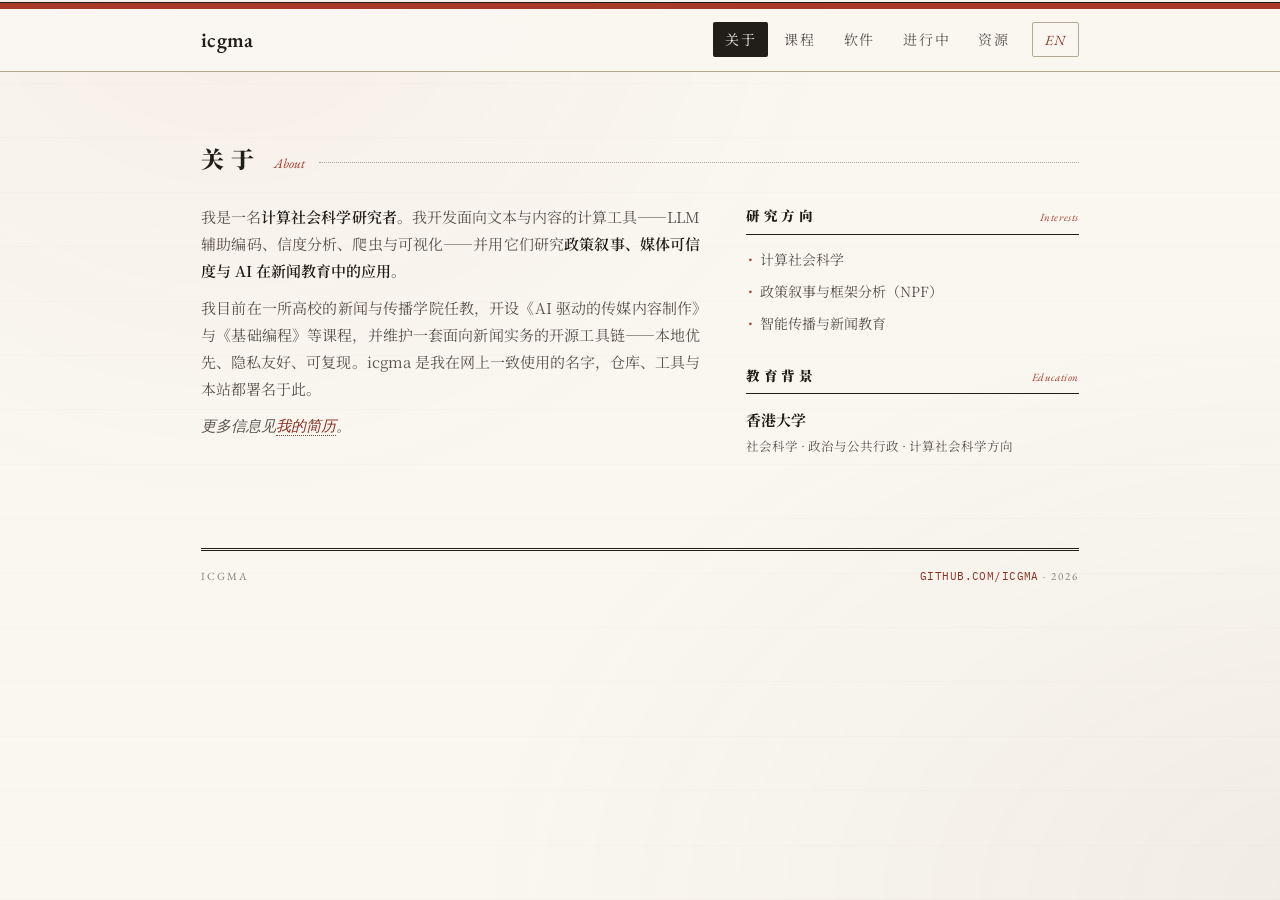
==== index.html @ 67f644a5 "教育背景细化为：社会科学 · 政治与公共行政 · 计算社会科学方向" ====
<!DOCTYPE html>
<html lang="zh-CN" data-title-zh="关于 · icgma" data-title-en="About · icgma">
<head>
<meta charset="UTF-8">
<meta name="viewport" content="width=device-width, initial-scale=1.0">
<meta name="description" content="icgma · 计算社会科学研究者 Computational Social Scientist — 关于、课程、软件与资源 · 香港大学">
<title>关于 · icgma</title>
<link rel="icon" href="data:image/svg+xml,%3Csvg xmlns='http://www.w3.org/2000/svg' viewBox='0 0 64 64'%3E%3Crect x='6' y='6' width='52' height='52' rx='6' fill='%23a83a2a'/%3E%3Ctext x='32' y='42' font-family='Georgia,serif' font-size='26' fill='%23faf7f1' text-anchor='middle' font-weight='bold'%3Eic%3C/text%3E%3C/svg%3E">
<link rel="preconnect" href="https://fonts.googleapis.com">
<link rel="preconnect" href="https://fonts.gstatic.com" crossorigin>
<link href="https://fonts.googleapis.com/css2?family=Noto+Serif+SC:wght@400;600;700;900&family=EB+Garamond:ital,wght@0,400;0,500;0,600;1,400;1,500;1,600&family=IBM+Plex+Mono:wght@400;500&display=swap" rel="stylesheet">
<link rel="stylesheet" href="assets/style.css">
</head>
<body class="zh">

<div class="topbar"></div>

<nav class="sitenav">
  <div class="inner">
    <a class="brand" href="index.html">icgma</a>
    <div class="links">
      <a href="index.html" class="active" data-page="index.html"><span class="lzh">关于</span><span class="len">About</span></a>
      <a href="courses.html" data-page="courses.html"><span class="lzh">课程</span><span class="len">Courses</span></a>
      <a href="software.html" data-page="software.html"><span class="lzh">软件</span><span class="len">Software</span></a>
      <a href="working.html" data-page="working.html"><span class="lzh">进行中</span><span class="len">Working</span></a>
      <a href="resources.html" data-page="resources.html"><span class="lzh">资源</span><span class="len">Resources</span></a>
      <button id="langBtn" type="button" title="Switch language">EN</button>
    </div>
  </div>
</nav>

<div class="wrap" id="top">

  <section class="block">
    <div class="sect-head reveal">
      <span class="zh"><span class="lzh">关于</span><span class="len">About</span></span>
      <span class="en"><span class="lzh">About</span><span class="len">关于</span></span>
    </div>
    <div class="about-grid">
      <div class="bio reveal">
        <p>
          <span class="lzh">我是一名<b>计算社会科学研究者</b>。我开发面向文本与内容的计算工具——LLM 辅助编码、信度分析、爬虫与可视化——并用它们研究<b>政策叙事、媒体可信度与 AI 在新闻教育中的应用</b>。</span>
          <span class="len">I am a <b>computational social scientist</b>. I build computational tools for text and content — LLM-assisted coding, reliability analysis, scraping and visualization — and use them to study <b>policy narratives, media credibility, and AI in journalism education</b>.</span>
        </p>
        <p>
          <span class="lzh">我目前在一所高校的新闻与传播学院任教，开设《AI 驱动的传媒内容制作》与《基础编程》等课程，并维护一套面向新闻实务的开源工具链——本地优先、隐私友好、可复现。icgma 是我在网上一致使用的名字，仓库、工具与本站都署名于此。</span>
          <span class="len">I currently teach at a university school of journalism and communication, offering courses on AI-driven media production and programming, and maintain an open-source toolchain for newsroom practice — local-first, privacy-friendly, reproducible. icgma is the one name I use online; the repos, the tools and this site all live under it.</span>
        </p>
        <p class="vita-line">
          <span class="lzh">更多信息见<a href="https://icgma.github.io/resume/">我的简历</a>。</span>
          <span class="len">See <a href="https://icgma.github.io/resume/">my vita</a> for more information.</span>
        </p>
      </div>
      <div class="reveal">
        <div class="side-box">
          <h3><span><span class="lzh">研究方向</span><span class="len">Interests</span></span><span class="en"><span class="lzh">Interests</span><span class="len">方向</span></span></h3>
          <div class="interest"><span class="lzh">计算社会科学</span><span class="len">Computational Social Science</span></div>
          <div class="interest"><span class="lzh">政策叙事与框架分析（NPF）</span><span class="len">Policy Narratives &amp; Framing (NPF)</span></div>
          <div class="interest"><span class="lzh">智能传播与新闻教育</span><span class="len">AI &amp; Journalism Education</span></div>
        </div>
        <div class="side-box">
          <h3><span><span class="lzh">教育背景</span><span class="len">Education</span></span><span class="en"><span class="lzh">Education</span><span class="len">教育</span></span></h3>
          <div class="edu-item">
            <div class="school"><span class="lzh">香港大学</span><span class="len">University of Hong Kong</span></div>
            <div class="deg"><span class="lzh">社会科学 · 政治与公共行政 · 计算社会科学方向</span><span class="len">Social Science · Politics &amp; Public Administration · computational orientation</span></div>
          </div>
        </div>
      </div>
    </div>
  </section>

  <footer class="colophon">
    <span>icgma</span>
    <span><a href="https://github.com/icgma">github.com/icgma</a> · 2026</span>
  </footer>

</div>

<script src="assets/site.js"></script>
</body>
</html>
---- assets/style.css ----
:root{
  --paper:#faf7f1;
  --paper-2:#f2ede2;
  --ink:#211d18;
  --ink-soft:#5c544a;
  --ink-faint:#8a8073;
  --hairline:#d6cdbc;
  --hairline-dark:#b3a891;
  --accent:#a83a2a;
  --accent-deep:#8c2f22;
  --serif-cn:"Noto Serif SC","Source Han Serif SC","SimSun",serif;
  --serif-en:"EB Garamond","Georgia","Times New Roman",serif;
  --mono:"IBM Plex Mono","Consolas",monospace;
}
*{margin:0;padding:0;box-sizing:border-box;}
html{scroll-behavior:smooth;}
body{
  font-family:var(--serif-cn);
  color:var(--ink);
  background:var(--paper);
  line-height:1.8;
  font-size:16px;
  overflow-x:hidden;
  animation:pagein .35s ease;
}
@keyframes pagein{from{opacity:.4;}to{opacity:1;}}
body::before{
  content:"";position:fixed;inset:0;pointer-events:none;z-index:0;
  background:
    repeating-linear-gradient(0deg, rgba(120,105,80,.022) 0 1px, transparent 1px 3.4em),
    radial-gradient(ellipse at 18% -5%, rgba(168,58,42,.045), transparent 42%),
    radial-gradient(ellipse at 105% 100%, rgba(120,105,80,.07), transparent 46%);
}
::selection{background:rgba(168,58,42,.18);}
a{color:var(--accent-deep);}
.wrap{position:relative;z-index:1;max-width:980px;margin:0 auto;padding:0 clamp(20px,4vw,56px);}

/* ============ 双语机制 ============ */
.len{display:none;}
body.en .lzh{display:none;}
body.en .len{display:inline;}

/* ============ 顶条 ============ */
.topbar{height:7px;background:var(--accent);}
.topbar::after{content:"";display:block;height:1px;background:var(--ink);margin-top:2px;}

/* ============ 导航 ============ */
.sitenav{
  position:sticky;top:0;z-index:50;
  background:rgba(250,247,241,.93);
  backdrop-filter:blur(6px);
  border-bottom:1px solid var(--hairline-dark);
}
.sitenav .inner{
  max-width:980px;margin:0 auto;padding:12px clamp(20px,4vw,56px);
  display:flex;align-items:center;gap:22px;flex-wrap:wrap;
}
.sitenav .brand{
  font-family:var(--serif-en);
  font-size:21px;font-weight:600;letter-spacing:.01em;
  text-decoration:none;color:var(--ink);
}
.sitenav .brand:hover{color:var(--accent-deep);}
.sitenav .links{margin-left:auto;display:flex;gap:4px;flex-wrap:wrap;}
.sitenav .links a{
  text-decoration:none;color:var(--ink-soft);
  font-size:14px;letter-spacing:.12em;
  padding:5px 12px;border-radius:2px;
  transition:background .16s,color .16s;
}
.sitenav .links a:hover{background:var(--ink);color:var(--paper);}
.sitenav .links a.active{background:var(--ink);color:var(--paper);}
.sitenav .links button{
  font-family:var(--serif-en);font-style:italic;
  font-size:14px;letter-spacing:.08em;cursor:pointer;
  color:var(--accent-deep);background:none;
  border:1px solid var(--hairline-dark);border-radius:2px;
  padding:3px 12px;margin-left:6px;
}
.sitenav .links button:hover{background:var(--accent);border-color:var(--accent);color:var(--paper);}

/* ============ 通用栏目 ============ */
section.block{padding:clamp(40px,5.5vw,60px) 0 6px;}
.sect-head{
  display:flex;align-items:baseline;gap:14px;
  padding-top:6px;margin-bottom:24px;
}
.sect-head .zh{font-size:clamp(19px,2.4vw,23px);font-weight:900;letter-spacing:.28em;}
.sect-head .en{font-family:var(--serif-en);font-style:italic;font-size:13.5px;color:var(--accent);white-space:nowrap;}
.sect-head::after{content:"";flex:1;border-bottom:1px dotted var(--hairline-dark);transform:translateY(-5px);}
.sect-note{font-size:13.5px;color:var(--ink-faint);margin:-8px 0 20px;}
.sect-note a{font-family:var(--mono);font-size:12px;text-decoration:none;border-bottom:1px dotted var(--accent);}

/* ============ 关于 ============ */
.about-grid{display:grid;grid-template-columns:1.5fr 1fr;gap:46px;}
.about-grid .bio p{font-size:15px;color:var(--ink-soft);text-align:justify;}
.about-grid .bio p + p{margin-top:10px;}
.about-grid .bio b{color:var(--ink);font-weight:600;}
.vita-line{margin-top:18px;font-family:var(--serif-en);font-style:italic;font-size:14.5px;}
.vita-line a{text-decoration:none;border-bottom:1px dotted var(--accent);}
.vita-line a:hover{border-bottom-style:solid;}
.side-box{margin-bottom:26px;}
.side-box:last-child{margin-bottom:0;}
.side-box h3{
  font-size:13.5px;font-weight:900;letter-spacing:.26em;
  border-bottom:1.5px solid var(--ink);padding-bottom:6px;margin-bottom:12px;
  display:flex;justify-content:space-between;align-items:baseline;
}
.side-box h3 .en{font-family:var(--serif-en);font-style:italic;font-weight:400;font-size:11px;color:var(--accent);letter-spacing:.05em;}
.interest{font-size:14px;color:var(--ink-soft);margin-bottom:7px;padding-left:14px;position:relative;}
.interest::before{content:"·";position:absolute;left:2px;color:var(--accent);font-weight:900;}
.edu-item{margin-bottom:12px;}
.edu-item .school{font-size:15px;font-weight:700;}
.edu-item .deg{font-size:12.5px;color:var(--ink-soft);margin-top:2px;}

/* ============ 列表条目 ============ */
.entry-list{list-style:none;}
.entry-list > li{
  border-top:1px solid var(--hairline-dark);
  padding:20px 0 22px;position:relative;
}
.entry-list > li::before{
  content:"";position:absolute;top:-1px;left:0;width:0;height:1px;
  background:var(--accent);transition:width .5s cubic-bezier(.2,.7,.2,1);
}
.entry-list > li:hover::before{width:100%;}
.entry-list .e-head{display:flex;align-items:baseline;flex-wrap:wrap;gap:9px;}
.entry-list .e-title{font-size:16.5px;font-weight:700;}
.entry-list .e-title a{text-decoration:none;color:inherit;border-bottom:2px solid transparent;transition:border-color .16s;}
.entry-list .e-title a:hover{border-bottom-color:var(--accent);}
.entry-list .e-meta{font-family:var(--mono);font-size:11px;color:var(--ink-faint);}
.entry-list .role{
  display:inline-block;font-size:11px;color:var(--ink-faint);
  border:1px solid var(--hairline-dark);border-radius:2px;padding:0 8px;letter-spacing:.1em;line-height:1.8;
}
.entry-list .repo-link{font-family:var(--mono);font-size:11px;text-decoration:none;color:var(--accent);border-bottom:1px dotted var(--accent);}
.entry-list .repo-link:hover{border-bottom-style:solid;}
.entry-list p{font-size:14px;color:var(--ink-soft);text-align:justify;margin-top:8px;}
.entry-list .stack{font-family:var(--mono);font-size:10.5px;color:var(--ink-faint);margin-top:9px;}
.entry-list .stack i{font-style:normal;color:var(--hairline-dark);margin:0 5px;}

/* ============ 工具网格 ============ */
.tools{
  display:grid;grid-template-columns:repeat(3,1fr);
  border-top:1px solid var(--hairline-dark);
  border-left:1px solid var(--hairline);
}
.tool{
  display:block;text-decoration:none;color:inherit;
  border-right:1px solid var(--hairline);
  border-bottom:1px solid var(--hairline);
  padding:17px 20px 15px;transition:background .16s;
}
.tool:hover{background:rgba(168,58,42,.05);}
.tool .t-name{font-family:var(--mono);font-size:13px;font-weight:500;display:flex;align-items:center;gap:8px;}
.tool .t-name .go{margin-left:auto;font-family:var(--serif-en);color:var(--accent);opacity:0;transform:translate(-5px,2px);transition:all .2s;}
.tool:hover .t-name .go{opacity:1;transform:translate(0,2px);}
.tool .t-desc{font-size:12px;color:var(--ink-soft);margin-top:6px;line-height:1.65;}
.tool .t-src{font-family:var(--serif-en);font-style:italic;font-size:10px;color:var(--ink-faint);margin-top:7px;}
.demo-list{list-style:none;margin-top:26px;}
.demo-list li{position:relative;padding-left:16px;font-size:13.5px;color:var(--ink-soft);margin-bottom:7px;}
.demo-list li::before{content:"—";position:absolute;left:0;color:var(--accent);font-family:var(--serif-en);}
.demo-list a{text-decoration:none;border-bottom:1px dotted var(--accent);}
.demo-list a:hover{border-bottom-style:solid;}
.demo-list .d-desc{color:var(--ink-faint);font-size:12px;}

/* ============ 页脚 ============ */
.colophon{
  margin-top:clamp(48px,6vw,72px);
  border-top:3px double var(--ink);
  padding:16px 0 42px;
  display:flex;justify-content:space-between;flex-wrap:wrap;gap:8px;
  font-family:var(--serif-en);font-size:11px;letter-spacing:.18em;text-transform:uppercase;color:var(--ink-faint);
}
.colophon a{color:var(--accent-deep);text-decoration:none;font-family:var(--mono);letter-spacing:.04em;}
.colophon a:hover{border-bottom:1px dotted var(--accent);}

/* ============ 入场 ============ */
.reveal{opacity:0;transform:translateY(18px);transition:opacity .7s ease,transform .7s cubic-bezier(.2,.7,.2,1);}
.reveal.in{opacity:1;transform:none;}
@media (prefers-reduced-motion:reduce){
  body{animation:none;}
  .reveal{opacity:1;transform:none;transition:none;}
}

/* ============ 响应式 ============ */
@media (max-width:820px){
  .about-grid{grid-template-columns:1fr;gap:30px;}
  .tools{grid-template-columns:1fr 1fr;}
}
@media (max-width:600px){
  .tools{grid-template-columns:1fr;}
  .sitenav .links{margin-left:0;}
  .sitenav .links a{padding:5px 8px;font-size:13px;letter-spacing:.05em;}
}
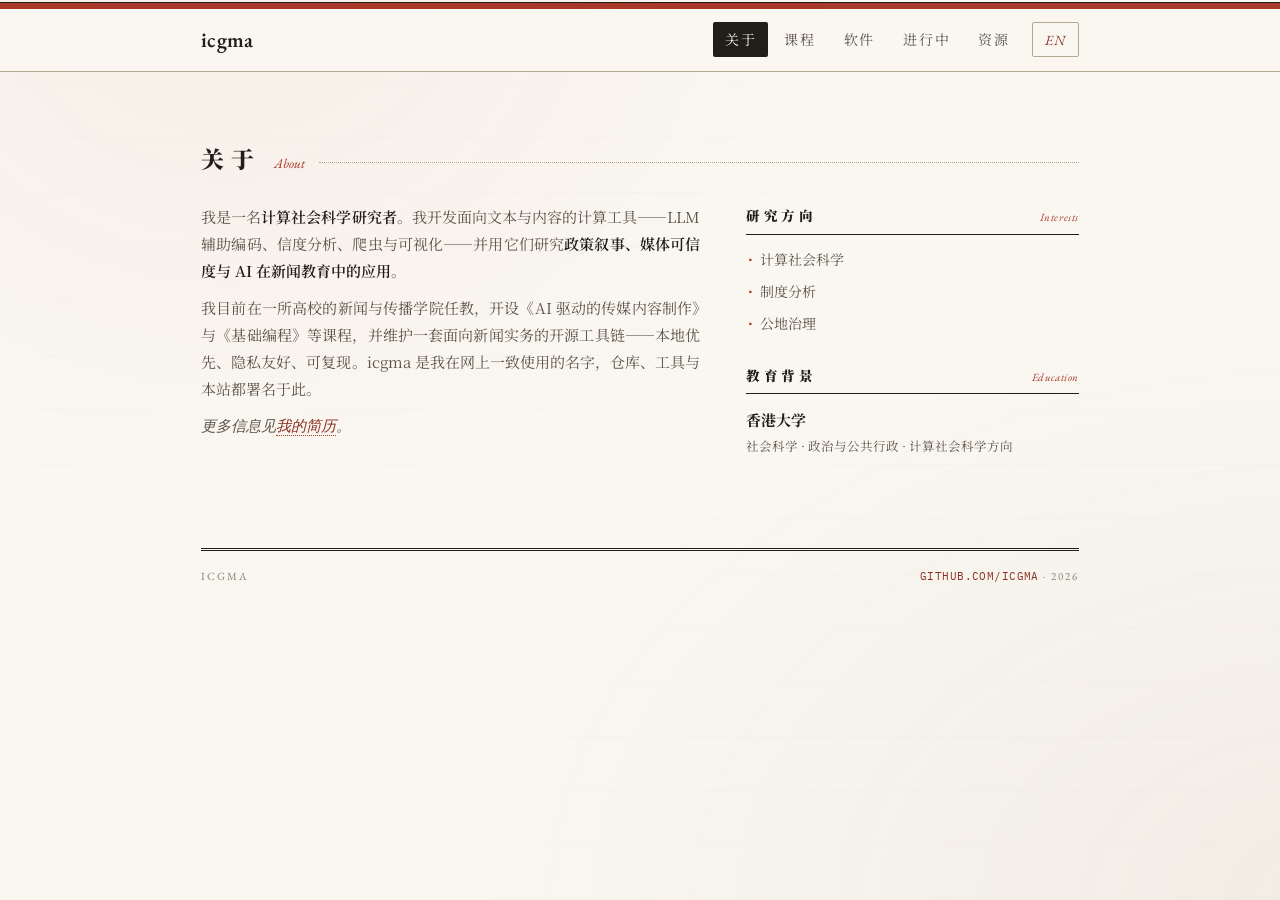
==== commit 62f0aedf: "研究方向改为：计算社会科学 / 制度分析 / 公地治理" ====
--- a/index.html
+++ b/index.html
@@ -55,8 +55,8 @@
         <div class="side-box">
           <h3><span><span class="lzh">研究方向</span><span class="len">Interests</span></span><span class="en"><span class="lzh">Interests</span><span class="len">方向</span></span></h3>
           <div class="interest"><span class="lzh">计算社会科学</span><span class="len">Computational Social Science</span></div>
-          <div class="interest"><span class="lzh">政策叙事与框架分析（NPF）</span><span class="len">Policy Narratives &amp; Framing (NPF)</span></div>
-          <div class="interest"><span class="lzh">智能传播与新闻教育</span><span class="len">AI &amp; Journalism Education</span></div>
+          <div class="interest"><span class="lzh">制度分析</span><span class="len">Institutional Analysis</span></div>
+          <div class="interest"><span class="lzh">公地治理</span><span class="len">Governing the Commons</span></div>
         </div>
         <div class="side-box">
           <h3><span><span class="lzh">教育背景</span><span class="len">Education</span></span><span class="en"><span class="lzh">Education</span><span class="len">教育</span></span></h3>
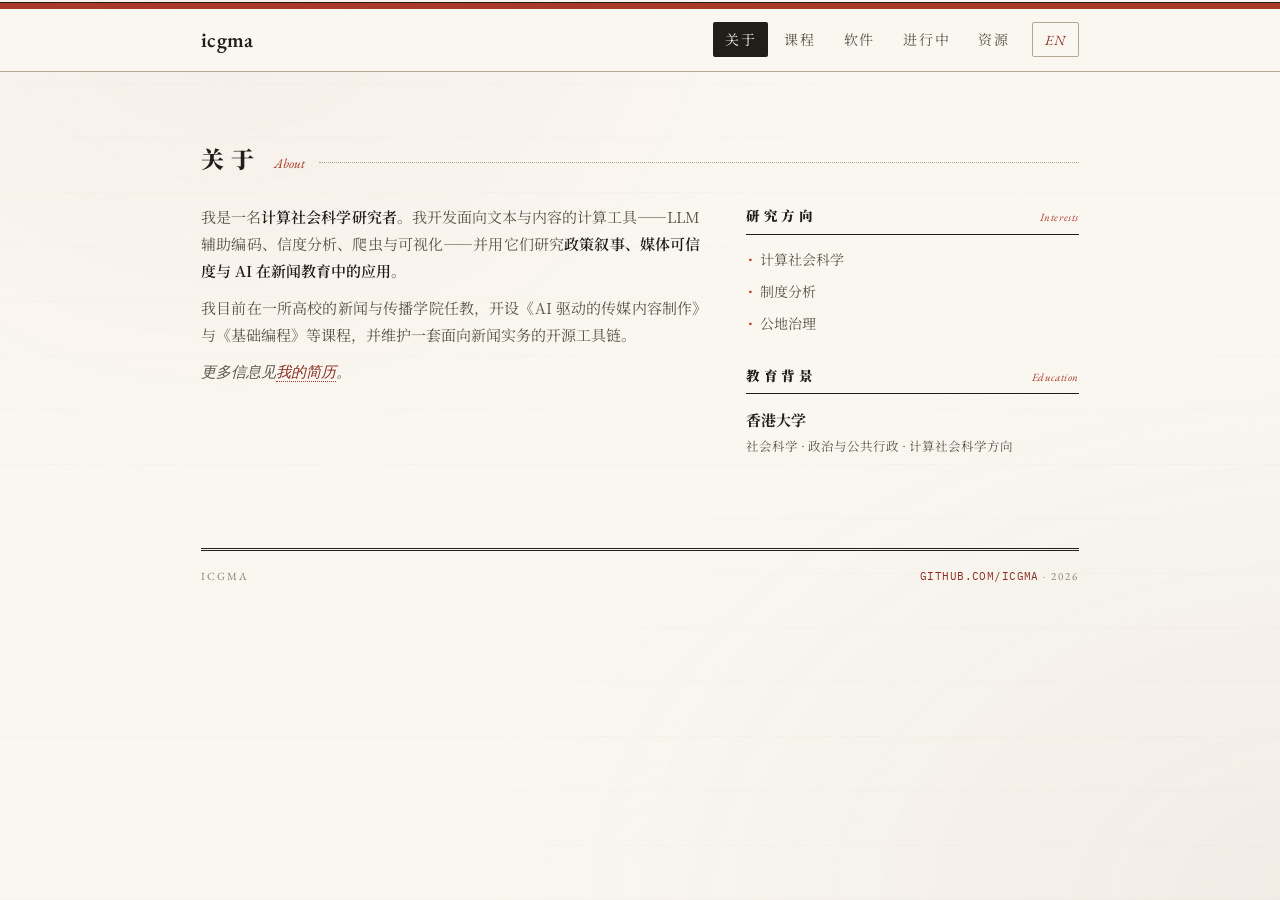
==== commit 8e451f8b: "删除自传中的本地优先声明与化名说明" ====
--- a/index.html
+++ b/index.html
@@ -5,7 +5,7 @@
 <meta name="viewport" content="width=device-width, initial-scale=1.0">
 <meta name="description" content="icgma · 计算社会科学研究者 Computational Social Scientist — 关于、课程、软件与资源 · 香港大学">
 <title>关于 · icgma</title>
-<link rel="icon" href="data:image/svg+xml,%3Csvg xmlns='http://www.w3.org/2000/svg' viewBox='0 0 64 64'%3E%3Crect x='6' y='6' width='52' height='52' rx='6' fill='%23a83a2a'/%3E%3Ctext x='32' y='42' font-family='Georgia,serif' font-size='26' fill='%23faf7f1' text-anchor='middle' font-weight='bold'%3Eic%3C/text%3E%3C/svg%3E">
+<link rel="icon" href="data:image/svg+xml,%3Csvg xmlns='http://www.w3.org/2000/svg' viewBox='0 0 64 64'%3E%3Crect width='64' height='64' rx='13' fill='%23faf7f1'/%3E%3Crect x='1.5' y='1.5' width='61' height='61' rx='12' fill='none' stroke='%23b3a891' stroke-width='1.5'/%3E%3Ctext x='25' y='47' font-family='Georgia,serif' font-size='47' fill='%23211d18' text-anchor='middle'%3Ei%3C/text%3E%3Ccircle cx='44' cy='42' r='6' fill='%23a83a2a'/%3E%3C/svg%3E">
 <link rel="preconnect" href="https://fonts.googleapis.com">
 <link rel="preconnect" href="https://fonts.gstatic.com" crossorigin>
 <link href="https://fonts.googleapis.com/css2?family=Noto+Serif+SC:wght@400;600;700;900&family=EB+Garamond:ital,wght@0,400;0,500;0,600;1,400;1,500;1,600&family=IBM+Plex+Mono:wght@400;500&display=swap" rel="stylesheet">
@@ -43,8 +43,8 @@
           <span class="len">I am a <b>computational social scientist</b>. I build computational tools for text and content — LLM-assisted coding, reliability analysis, scraping and visualization — and use them to study <b>policy narratives, media credibility, and AI in journalism education</b>.</span>
         </p>
         <p>
-          <span class="lzh">我目前在一所高校的新闻与传播学院任教，开设《AI 驱动的传媒内容制作》与《基础编程》等课程，并维护一套面向新闻实务的开源工具链——本地优先、隐私友好、可复现。icgma 是我在网上一致使用的名字，仓库、工具与本站都署名于此。</span>
-          <span class="len">I currently teach at a university school of journalism and communication, offering courses on AI-driven media production and programming, and maintain an open-source toolchain for newsroom practice — local-first, privacy-friendly, reproducible. icgma is the one name I use online; the repos, the tools and this site all live under it.</span>
+          <span class="lzh">我目前在一所高校的新闻与传播学院任教，开设《AI 驱动的传媒内容制作》与《基础编程》等课程，并维护一套面向新闻实务的开源工具链。</span>
+          <span class="len">I currently teach at a university school of journalism and communication, offering courses on AI-driven media production and programming, and maintain an open-source toolchain for newsroom practice.</span>
         </p>
         <p class="vita-line">
           <span class="lzh">更多信息见<a href="https://icgma.github.io/resume/">我的简历</a>。</span>
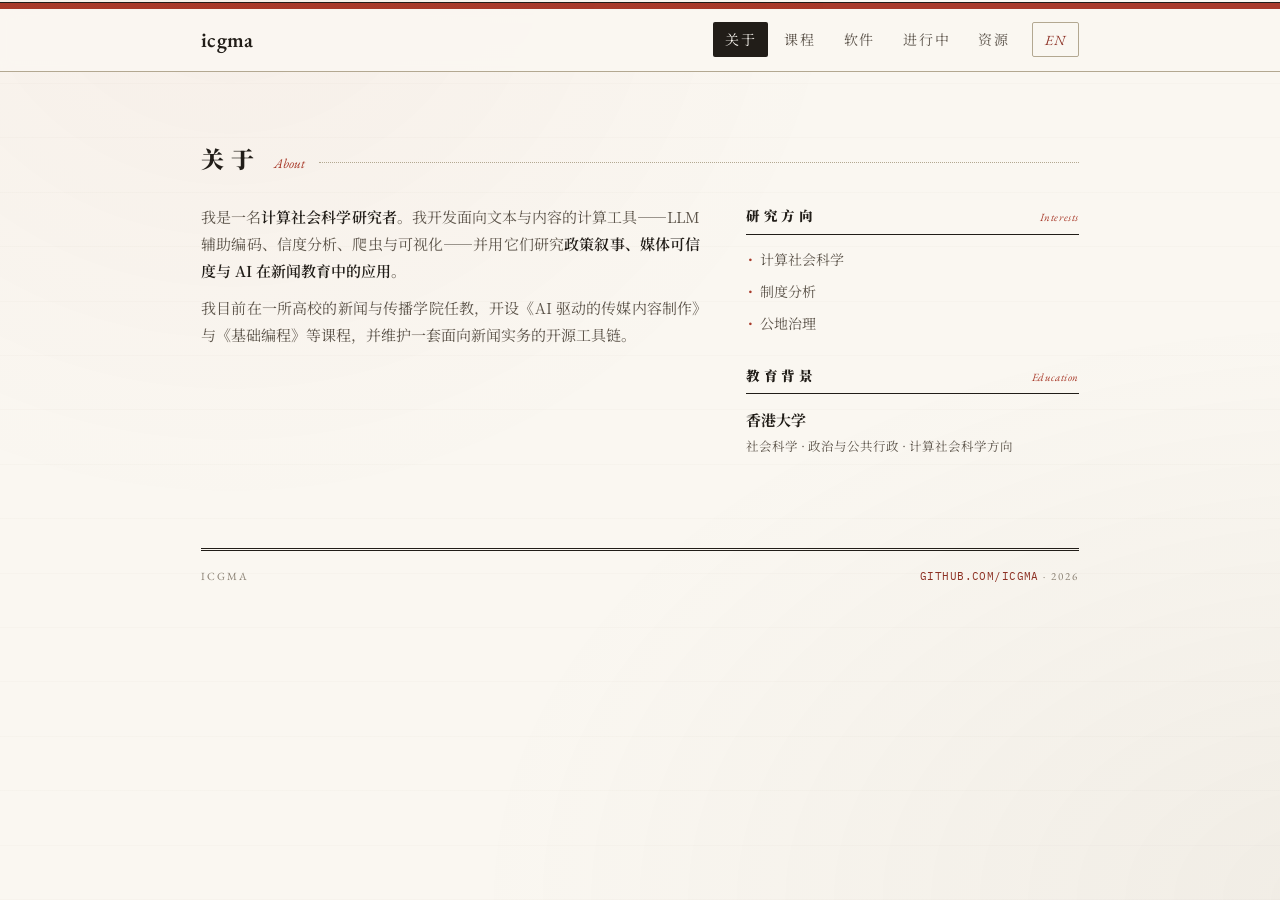
==== commit 83c7d604: "删除「更多信息见我的简历」一行" ====
--- a/index.html
+++ b/index.html
@@ -46,10 +46,6 @@
           <span class="lzh">我目前在一所高校的新闻与传播学院任教，开设《AI 驱动的传媒内容制作》与《基础编程》等课程，并维护一套面向新闻实务的开源工具链。</span>
           <span class="len">I currently teach at a university school of journalism and communication, offering courses on AI-driven media production and programming, and maintain an open-source toolchain for newsroom practice.</span>
         </p>
-        <p class="vita-line">
-          <span class="lzh">更多信息见<a href="https://icgma.github.io/resume/">我的简历</a>。</span>
-          <span class="len">See <a href="https://icgma.github.io/resume/">my vita</a> for more information.</span>
-        </p>
       </div>
       <div class="reveal">
         <div class="side-box">
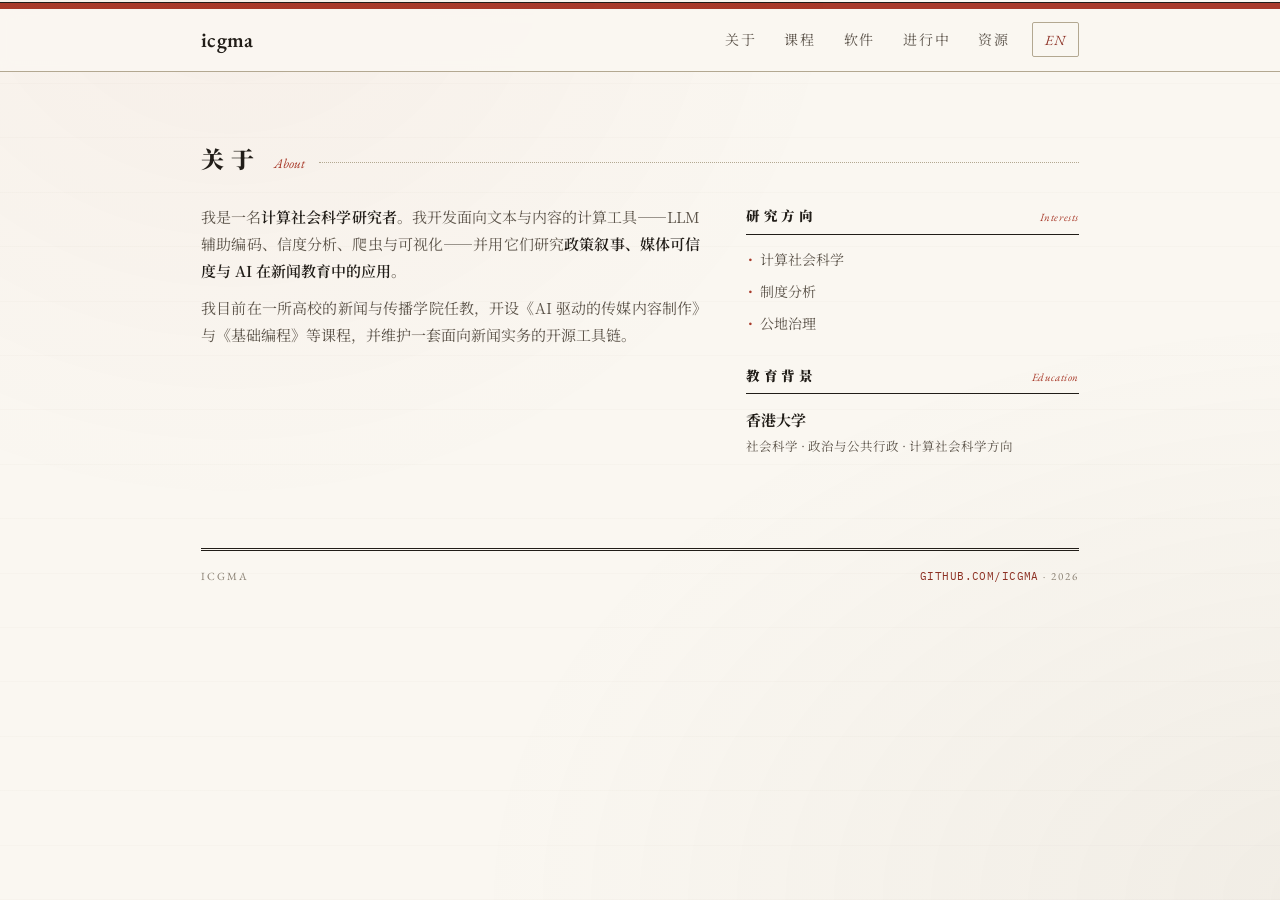
==== commit bc281b0c: "导航栏去掉当前页高亮，五页外观完全一致" ====
--- a/index.html
+++ b/index.html
@@ -19,7 +19,7 @@
   <div class="inner">
     <a class="brand" href="index.html">icgma</a>
     <div class="links">
-      <a href="index.html" class="active" data-page="index.html"><span class="lzh">关于</span><span class="len">About</span></a>
+      <a href="index.html" data-page="index.html"><span class="lzh">关于</span><span class="len">About</span></a>
       <a href="courses.html" data-page="courses.html"><span class="lzh">课程</span><span class="len">Courses</span></a>
       <a href="software.html" data-page="software.html"><span class="lzh">软件</span><span class="len">Software</span></a>
       <a href="working.html" data-page="working.html"><span class="lzh">进行中</span><span class="len">Working</span></a>
--- a/assets/style.css
+++ b/assets/style.css
@@ -69,7 +69,6 @@
   transition:background .16s,color .16s;
 }
 .sitenav .links a:hover{background:var(--ink);color:var(--paper);}
-.sitenav .links a.active{background:var(--ink);color:var(--paper);}
 .sitenav .links button{
   font-family:var(--serif-en);font-style:italic;
   font-size:14px;letter-spacing:.08em;cursor:pointer;
@@ -135,6 +134,13 @@
 }
 .entry-list .repo-link{font-family:var(--mono);font-size:11px;text-decoration:none;color:var(--accent);border-bottom:1px dotted var(--accent);}
 .entry-list .repo-link:hover{border-bottom-style:solid;}
+.entry-list .live-chip{
+  display:inline-block;font-size:11px;font-weight:600;
+  color:var(--paper);background:var(--accent);
+  border-radius:2px;padding:1px 9px;letter-spacing:.1em;line-height:1.8;
+  text-decoration:none;transition:background .16s;
+}
+.entry-list .live-chip:hover{background:var(--accent-deep);}
 .entry-list p{font-size:14px;color:var(--ink-soft);text-align:justify;margin-top:8px;}
 .entry-list .stack{font-family:var(--mono);font-size:10.5px;color:var(--ink-faint);margin-top:9px;}
 .entry-list .stack i{font-style:normal;color:var(--hairline-dark);margin:0 5px;}
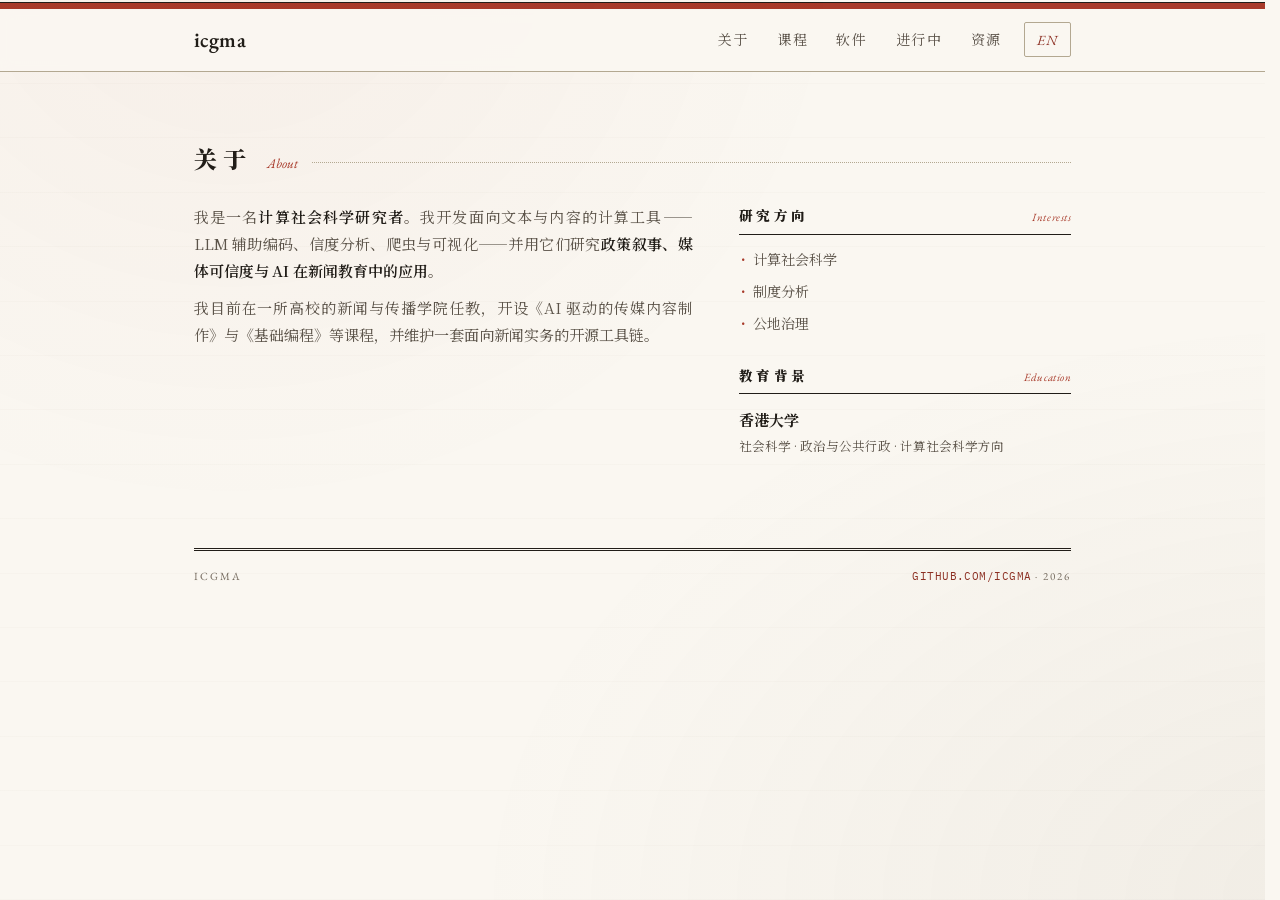
==== commit e509fa95: "perf: 中文改用自托管子集，字体请求数 18 → 1 - 按站点实际用字（426 字）裁剪 Noto Serif SC 可变字体，保留 200–900 字重轴   assets/fonts/not" ====
--- a/index.html
+++ b/index.html
@@ -8,7 +8,7 @@
 <link rel="icon" href="data:image/svg+xml,%3Csvg xmlns='http://www.w3.org/2000/svg' viewBox='0 0 64 64'%3E%3Crect width='64' height='64' rx='13' fill='%23faf7f1'/%3E%3Crect x='1.5' y='1.5' width='61' height='61' rx='12' fill='none' stroke='%23b3a891' stroke-width='1.5'/%3E%3Ctext x='25' y='47' font-family='Georgia,serif' font-size='47' fill='%23211d18' text-anchor='middle'%3Ei%3C/text%3E%3Ccircle cx='44' cy='42' r='6' fill='%23a83a2a'/%3E%3C/svg%3E">
 <link rel="preconnect" href="https://fonts.googleapis.com">
 <link rel="preconnect" href="https://fonts.gstatic.com" crossorigin>
-<link href="https://fonts.googleapis.com/css2?family=Noto+Serif+SC:wght@400;600;700;900&family=EB+Garamond:ital,wght@0,400;0,500;0,600;1,400;1,500;1,600&family=IBM+Plex+Mono:wght@400;500&display=swap" rel="stylesheet">
+<link href="https://fonts.googleapis.com/css2?family=EB+Garamond:ital,wght@0,400;0,500;0,600;1,400;1,500;1,600&family=IBM+Plex+Mono:wght@400;500&display=swap" rel="stylesheet">
 <link rel="stylesheet" href="assets/style.css">
 </head>
 <body class="zh">
--- a/assets/style.css
+++ b/assets/style.css
@@ -1,9 +1,18 @@
+/* 自托管中文子集：仅含本站实际用字 426 个，字重轴 200–900 可变。
+   站点文案改动后需重跑 tools/build-cjk-subset.py，否则新字回退到系统字体。 */
+@font-face{
+  font-family:"Noto Serif SC";
+  src:url("fonts/noto-serif-sc-subset.woff2") format("woff2-variations");
+  font-weight:200 900;
+  font-style:normal;
+  font-display:swap;
+}
+
 :root{
   --paper:#faf7f1;
-  --paper-2:#f2ede2;
   --ink:#211d18;
   --ink-soft:#5c544a;
-  --ink-faint:#8a8073;
+  --ink-faint:#756b5f;
   --hairline:#d6cdbc;
   --hairline-dark:#b3a891;
   --accent:#a83a2a;
@@ -13,7 +22,7 @@
   --mono:"IBM Plex Mono","Consolas",monospace;
 }
 *{margin:0;padding:0;box-sizing:border-box;}
-html{scroll-behavior:smooth;}
+html{scroll-behavior:smooth;overflow-y:scroll;scrollbar-gutter:stable;}
 body{
   font-family:var(--serif-cn);
   color:var(--ink);
@@ -95,9 +104,6 @@
 .about-grid .bio p{font-size:15px;color:var(--ink-soft);text-align:justify;}
 .about-grid .bio p + p{margin-top:10px;}
 .about-grid .bio b{color:var(--ink);font-weight:600;}
-.vita-line{margin-top:18px;font-family:var(--serif-en);font-style:italic;font-size:14.5px;}
-.vita-line a{text-decoration:none;border-bottom:1px dotted var(--accent);}
-.vita-line a:hover{border-bottom-style:solid;}
 .side-box{margin-bottom:26px;}
 .side-box:last-child{margin-bottom:0;}
 .side-box h3{
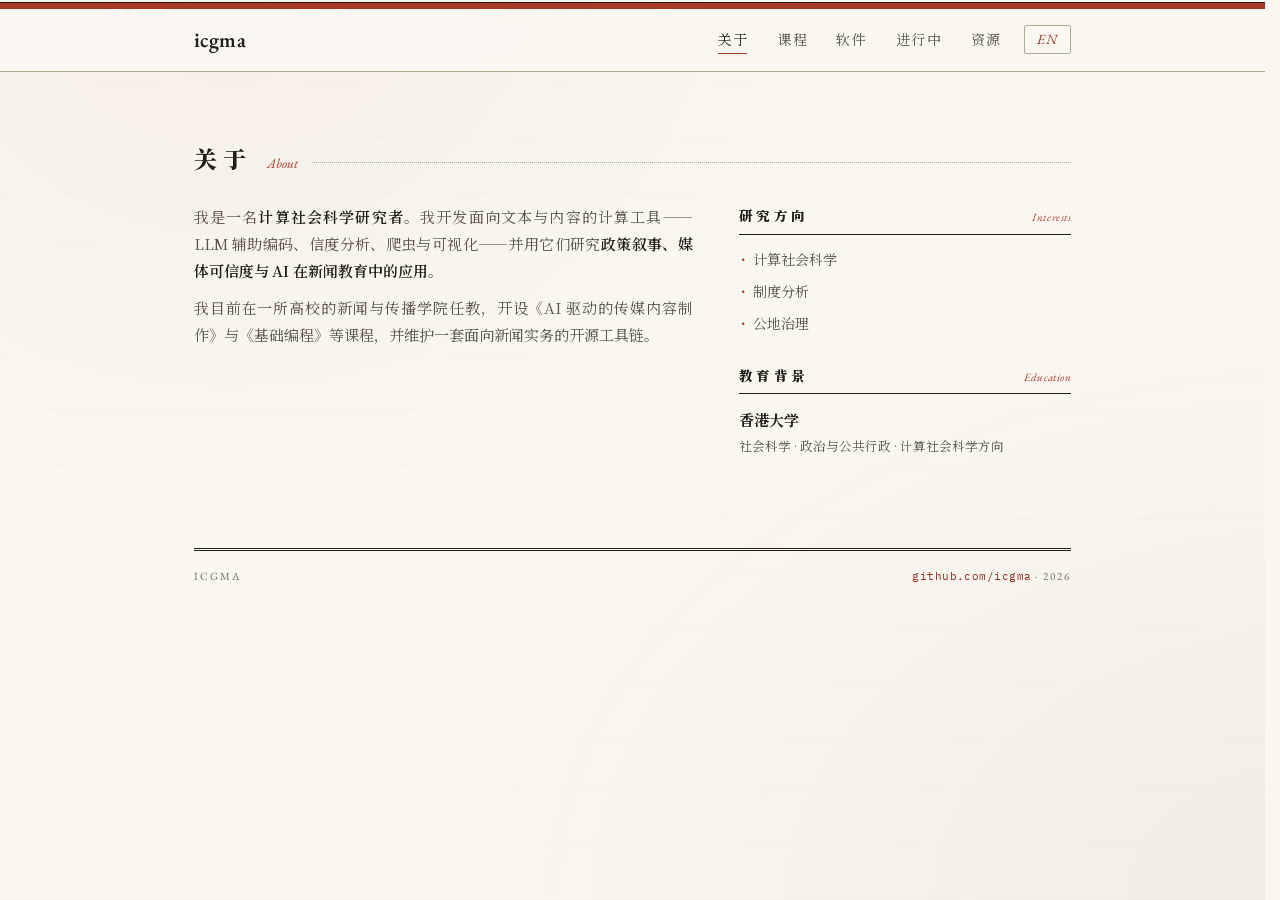
==== commit 81eee3b8: "perf(ui): 拉丁与等宽字体全自托管，重构中英分治排版并消除切页闪屏 - 裁剪并自托管 EB Garamond（正/斜可变）与 IBM Plex Mono（400/500），彻底移除 Googl" ====
--- a/index.html
+++ b/index.html
@@ -4,14 +4,18 @@
 <meta charset="UTF-8">
 <meta name="viewport" content="width=device-width, initial-scale=1.0">
 <meta name="description" content="icgma · 计算社会科学研究者 Computational Social Scientist — 关于、课程、软件与资源 · 香港大学">
+<meta property="og:type" content="website">
+<meta property="og:title" content="关于 · icgma">
+<meta property="og:description" content="计算社会科学研究者 Computational Social Scientist — 关于、课程、软件与资源">
+<meta property="og:url" content="https://icgma.github.io/">
+<link rel="canonical" href="https://icgma.github.io/">
 <title>关于 · icgma</title>
 <link rel="icon" href="data:image/svg+xml,%3Csvg xmlns='http://www.w3.org/2000/svg' viewBox='0 0 64 64'%3E%3Crect width='64' height='64' rx='13' fill='%23faf7f1'/%3E%3Crect x='1.5' y='1.5' width='61' height='61' rx='12' fill='none' stroke='%23b3a891' stroke-width='1.5'/%3E%3Ctext x='25' y='47' font-family='Georgia,serif' font-size='47' fill='%23211d18' text-anchor='middle'%3Ei%3C/text%3E%3Ccircle cx='44' cy='42' r='6' fill='%23a83a2a'/%3E%3C/svg%3E">
-<link rel="preconnect" href="https://fonts.googleapis.com">
-<link rel="preconnect" href="https://fonts.gstatic.com" crossorigin>
-<link href="https://fonts.googleapis.com/css2?family=EB+Garamond:ital,wght@0,400;0,500;0,600;1,400;1,500;1,600&family=IBM+Plex+Mono:wght@400;500&display=swap" rel="stylesheet">
+<link rel="preload" href="assets/fonts/noto-serif-sc-subset.woff2" as="font" type="font/woff2" crossorigin>
+<script>(function(){try{if(localStorage.getItem('icgma-lang')==='en'){var d=document.documentElement;d.classList.add('en');d.lang='en';var t=d.getAttribute('data-title-en');if(t)document.title=t;}}catch(e){}})();</script>
 <link rel="stylesheet" href="assets/style.css">
 </head>
-<body class="zh">
+<body>
 
 <div class="topbar"></div>
 
@@ -19,12 +23,12 @@
   <div class="inner">
     <a class="brand" href="index.html">icgma</a>
     <div class="links">
-      <a href="index.html" data-page="index.html"><span class="lzh">关于</span><span class="len">About</span></a>
+      <a href="index.html" data-page="index.html" aria-current="page"><span class="lzh">关于</span><span class="len">About</span></a>
       <a href="courses.html" data-page="courses.html"><span class="lzh">课程</span><span class="len">Courses</span></a>
       <a href="software.html" data-page="software.html"><span class="lzh">软件</span><span class="len">Software</span></a>
       <a href="working.html" data-page="working.html"><span class="lzh">进行中</span><span class="len">Working</span></a>
       <a href="resources.html" data-page="resources.html"><span class="lzh">资源</span><span class="len">Resources</span></a>
-      <button id="langBtn" type="button" title="Switch language">EN</button>
+      <button id="langBtn" type="button" title="Switch to English" aria-label="Switch to English"><span class="lzh">EN</span><span class="len">中文</span></button>
     </div>
   </div>
 </nav>
--- a/assets/style.css
+++ b/assets/style.css
@@ -1,9 +1,40 @@
-/* 自托管中文子集：仅含本站实际用字 426 个，字重轴 200–900 可变。
-   站点文案改动后需重跑 tools/build-cjk-subset.py，否则新字回退到系统字体。 */
+/* 自托管字体：
+   - 中文：Noto Serif SC 按站点实际用字裁剪（字重 200–900 可变）；
+   - 拉丁：EB Garamond 正/斜可变字重（400–800）拉丁与学术符号子集；
+   - 等宽：IBM Plex Mono（400 / 500）拉丁子集。
+   全站零外部字体请求。修改任何可见中文文案后需重跑：python tools/build-cjk-subset.py */
 @font-face{
   font-family:"Noto Serif SC";
-  src:url("fonts/noto-serif-sc-subset.woff2") format("woff2-variations");
+  src:url("fonts/noto-serif-sc-subset.woff2") format("woff2");
   font-weight:200 900;
+  font-style:normal;
+  font-display:swap;
+}
+@font-face{
+  font-family:"EB Garamond";
+  src:url("fonts/eb-garamond-latin.woff2") format("woff2");
+  font-weight:400 800;
+  font-style:normal;
+  font-display:swap;
+}
+@font-face{
+  font-family:"EB Garamond";
+  src:url("fonts/eb-garamond-italic-latin.woff2") format("woff2");
+  font-weight:400 800;
+  font-style:italic;
+  font-display:swap;
+}
+@font-face{
+  font-family:"IBM Plex Mono";
+  src:url("fonts/ibm-plex-mono-400-latin.woff2") format("woff2");
+  font-weight:400;
+  font-style:normal;
+  font-display:swap;
+}
+@font-face{
+  font-family:"IBM Plex Mono";
+  src:url("fonts/ibm-plex-mono-500-latin.woff2") format("woff2");
+  font-weight:500;
   font-style:normal;
   font-display:swap;
 }
@@ -18,7 +49,7 @@
   --accent:#a83a2a;
   --accent-deep:#8c2f22;
   --serif-cn:"Noto Serif SC","Source Han Serif SC","SimSun",serif;
-  --serif-en:"EB Garamond","Georgia","Times New Roman",serif;
+  --serif-en:"EB Garamond","Noto Serif SC","Georgia","Times New Roman",serif;
   --mono:"IBM Plex Mono","Consolas",monospace;
 }
 *{margin:0;padding:0;box-sizing:border-box;}
@@ -32,6 +63,11 @@
   overflow-x:hidden;
   animation:pagein .35s ease;
 }
+html.en body{
+  font-family:var(--serif-en);
+  font-size:17px;
+  line-height:1.72;
+}
 @keyframes pagein{from{opacity:.4;}to{opacity:1;}}
 body::before{
   content:"";position:fixed;inset:0;pointer-events:none;z-index:0;
@@ -42,12 +78,14 @@
 }
 ::selection{background:rgba(168,58,42,.18);}
 a{color:var(--accent-deep);}
+a:focus-visible,button:focus-visible{outline:1.5px solid var(--accent);outline-offset:2px;}
 .wrap{position:relative;z-index:1;max-width:980px;margin:0 auto;padding:0 clamp(20px,4vw,56px);}
 
 /* ============ 双语机制 ============ */
 .len{display:none;}
-body.en .lzh{display:none;}
-body.en .len{display:inline;}
+html.en .lzh{display:none;}
+html.en .len{display:inline;}
+.upright{font-family:var(--serif-cn);font-style:normal;font-size:12px;letter-spacing:.08em;}
 
 /* ============ 顶条 ============ */
 .topbar{height:7px;background:var(--accent);}
@@ -70,20 +108,36 @@
   text-decoration:none;color:var(--ink);
 }
 .sitenav .brand:hover{color:var(--accent-deep);}
-.sitenav .links{margin-left:auto;display:flex;gap:4px;flex-wrap:wrap;}
+.sitenav .links{margin-left:auto;display:flex;gap:4px;flex-wrap:wrap;align-items:center;}
 .sitenav .links a{
   text-decoration:none;color:var(--ink-soft);
   font-size:14px;letter-spacing:.12em;
   padding:5px 12px;border-radius:2px;
+  position:relative;
   transition:background .16s,color .16s;
 }
+html.en .sitenav .links a{font-size:15.5px;letter-spacing:.03em;}
+.sitenav .links a[aria-current="page"]{color:var(--ink);}
+.sitenav .links a[aria-current="page"]::after{
+  content:"";position:absolute;
+  left:12px;right:calc(12px + .12em);bottom:3px;
+  height:1.5px;background:var(--accent);
+  transition:opacity .16s;
+}
+html.en .sitenav .links a[aria-current="page"]::after{right:calc(12px + .03em);}
 .sitenav .links a:hover{background:var(--ink);color:var(--paper);}
+.sitenav .links a[aria-current="page"]:hover::after{opacity:0;}
 .sitenav .links button{
   font-family:var(--serif-en);font-style:italic;
   font-size:14px;letter-spacing:.08em;cursor:pointer;
   color:var(--accent-deep);background:none;
   border:1px solid var(--hairline-dark);border-radius:2px;
-  padding:3px 12px;margin-left:6px;
+  padding:3px 12px;margin-left:6px;line-height:1.5;
+  transition:background .16s,border-color .16s,color .16s;
+}
+html.en .sitenav .links button{
+  font-family:var(--serif-cn);font-style:normal;
+  font-size:12.5px;letter-spacing:.1em;
 }
 .sitenav .links button:hover{background:var(--accent);border-color:var(--accent);color:var(--paper);}
 
@@ -95,14 +149,19 @@
 }
 .sect-head .zh{font-size:clamp(19px,2.4vw,23px);font-weight:900;letter-spacing:.28em;}
 .sect-head .en{font-family:var(--serif-en);font-style:italic;font-size:13.5px;color:var(--accent);white-space:nowrap;}
+html.en .sect-head .zh{font-family:var(--serif-en);font-size:clamp(22px,2.7vw,27px);font-weight:600;letter-spacing:.03em;}
+html.en .sect-head .en{font-family:var(--serif-cn);font-style:normal;font-size:12.5px;letter-spacing:.12em;}
 .sect-head::after{content:"";flex:1;border-bottom:1px dotted var(--hairline-dark);transform:translateY(-5px);}
 .sect-note{font-size:13.5px;color:var(--ink-faint);margin:-8px 0 20px;}
+html.en .sect-note{font-size:15px;}
 .sect-note a{font-family:var(--mono);font-size:12px;text-decoration:none;border-bottom:1px dotted var(--accent);}
 
 /* ============ 关于 ============ */
 .about-grid{display:grid;grid-template-columns:1.5fr 1fr;gap:46px;}
 .about-grid .bio p{font-size:15px;color:var(--ink-soft);text-align:justify;}
+html.en .about-grid .bio p{font-size:17px;line-height:1.72;-webkit-hyphens:auto;hyphens:auto;}
 .about-grid .bio p + p{margin-top:10px;}
+html.en .about-grid .bio p + p{margin-top:12px;}
 .about-grid .bio b{color:var(--ink);font-weight:600;}
 .side-box{margin-bottom:26px;}
 .side-box:last-child{margin-bottom:0;}
@@ -112,11 +171,16 @@
   display:flex;justify-content:space-between;align-items:baseline;
 }
 .side-box h3 .en{font-family:var(--serif-en);font-style:italic;font-weight:400;font-size:11px;color:var(--accent);letter-spacing:.05em;}
+html.en .side-box h3{font-size:15px;font-weight:600;letter-spacing:.05em;}
+html.en .side-box h3 .en{font-family:var(--serif-cn);font-style:normal;font-size:11.5px;letter-spacing:.1em;}
 .interest{font-size:14px;color:var(--ink-soft);margin-bottom:7px;padding-left:14px;position:relative;}
+html.en .interest{font-size:15.5px;}
 .interest::before{content:"·";position:absolute;left:2px;color:var(--accent);font-weight:900;}
 .edu-item{margin-bottom:12px;}
 .edu-item .school{font-size:15px;font-weight:700;}
+html.en .edu-item .school{font-size:16.5px;font-weight:600;}
 .edu-item .deg{font-size:12.5px;color:var(--ink-soft);margin-top:2px;}
+html.en .edu-item .deg{font-size:14px;}
 
 /* ============ 列表条目 ============ */
 .entry-list{list-style:none;}
@@ -131,6 +195,7 @@
 .entry-list > li:hover::before{width:100%;}
 .entry-list .e-head{display:flex;align-items:baseline;flex-wrap:wrap;gap:9px;}
 .entry-list .e-title{font-size:16.5px;font-weight:700;}
+html.en .entry-list .e-title{font-size:18.5px;font-weight:600;}
 .entry-list .e-title a{text-decoration:none;color:inherit;border-bottom:2px solid transparent;transition:border-color .16s;}
 .entry-list .e-title a:hover{border-bottom-color:var(--accent);}
 .entry-list .e-meta{font-family:var(--mono);font-size:11px;color:var(--ink-faint);}
@@ -138,6 +203,7 @@
   display:inline-block;font-size:11px;color:var(--ink-faint);
   border:1px solid var(--hairline-dark);border-radius:2px;padding:0 8px;letter-spacing:.1em;line-height:1.8;
 }
+html.en .entry-list .role{font-size:12px;letter-spacing:.03em;}
 .entry-list .repo-link{font-family:var(--mono);font-size:11px;text-decoration:none;color:var(--accent);border-bottom:1px dotted var(--accent);}
 .entry-list .repo-link:hover{border-bottom-style:solid;}
 .entry-list .live-chip{
@@ -146,8 +212,10 @@
   border-radius:2px;padding:1px 9px;letter-spacing:.1em;line-height:1.8;
   text-decoration:none;transition:background .16s;
 }
+html.en .entry-list .live-chip{font-size:12px;letter-spacing:.04em;}
 .entry-list .live-chip:hover{background:var(--accent-deep);}
 .entry-list p{font-size:14px;color:var(--ink-soft);text-align:justify;margin-top:8px;}
+html.en .entry-list p{font-size:16px;line-height:1.68;-webkit-hyphens:auto;hyphens:auto;}
 .entry-list .stack{font-family:var(--mono);font-size:10.5px;color:var(--ink-faint);margin-top:9px;}
 .entry-list .stack i{font-style:normal;color:var(--hairline-dark);margin:0 5px;}
 
@@ -168,13 +236,29 @@
 .tool .t-name .go{margin-left:auto;font-family:var(--serif-en);color:var(--accent);opacity:0;transform:translate(-5px,2px);transition:all .2s;}
 .tool:hover .t-name .go{opacity:1;transform:translate(0,2px);}
 .tool .t-desc{font-size:12px;color:var(--ink-soft);margin-top:6px;line-height:1.65;}
+html.en .tool .t-desc{font-size:13.5px;line-height:1.55;}
 .tool .t-src{font-family:var(--serif-en);font-style:italic;font-size:10px;color:var(--ink-faint);margin-top:7px;}
+html.en .tool .t-src{font-size:11.5px;}
 .demo-list{list-style:none;margin-top:26px;}
 .demo-list li{position:relative;padding-left:16px;font-size:13.5px;color:var(--ink-soft);margin-bottom:7px;}
+html.en .demo-list li{font-size:15.5px;}
 .demo-list li::before{content:"—";position:absolute;left:0;color:var(--accent);font-family:var(--serif-en);}
 .demo-list a{text-decoration:none;border-bottom:1px dotted var(--accent);}
 .demo-list a:hover{border-bottom-style:solid;}
 .demo-list .d-desc{color:var(--ink-faint);font-size:12px;}
+html.en .demo-list .d-desc{font-size:14px;}
+
+/* ============ 404 ============ */
+.notfound{padding:6px 0 18px;max-width:560px;}
+.notfound p{font-size:15px;color:var(--ink-soft);}
+html.en .notfound p{font-size:17px;}
+.notfound .back-home{
+  display:inline-block;margin-top:18px;
+  font-size:14px;text-decoration:none;color:var(--accent-deep);
+  border-bottom:1px dotted var(--accent);
+}
+html.en .notfound .back-home{font-size:16px;}
+.notfound .back-home:hover{border-bottom-style:solid;}
 
 /* ============ 页脚 ============ */
 .colophon{
@@ -184,7 +268,7 @@
   display:flex;justify-content:space-between;flex-wrap:wrap;gap:8px;
   font-family:var(--serif-en);font-size:11px;letter-spacing:.18em;text-transform:uppercase;color:var(--ink-faint);
 }
-.colophon a{color:var(--accent-deep);text-decoration:none;font-family:var(--mono);letter-spacing:.04em;}
+.colophon a{color:var(--accent-deep);text-decoration:none;font-family:var(--mono);letter-spacing:.04em;text-transform:none;}
 .colophon a:hover{border-bottom:1px dotted var(--accent);}
 
 /* ============ 入场 ============ */
@@ -204,4 +288,7 @@
   .tools{grid-template-columns:1fr;}
   .sitenav .links{margin-left:0;}
   .sitenav .links a{padding:5px 8px;font-size:13px;letter-spacing:.05em;}
-}
+  html.en .sitenav .links a{font-size:14px;letter-spacing:.02em;}
+  .sitenav .links a[aria-current="page"]::after{left:8px;right:calc(8px + .05em);}
+  html.en .sitenav .links a[aria-current="page"]::after{right:calc(8px + .02em);}
+}
